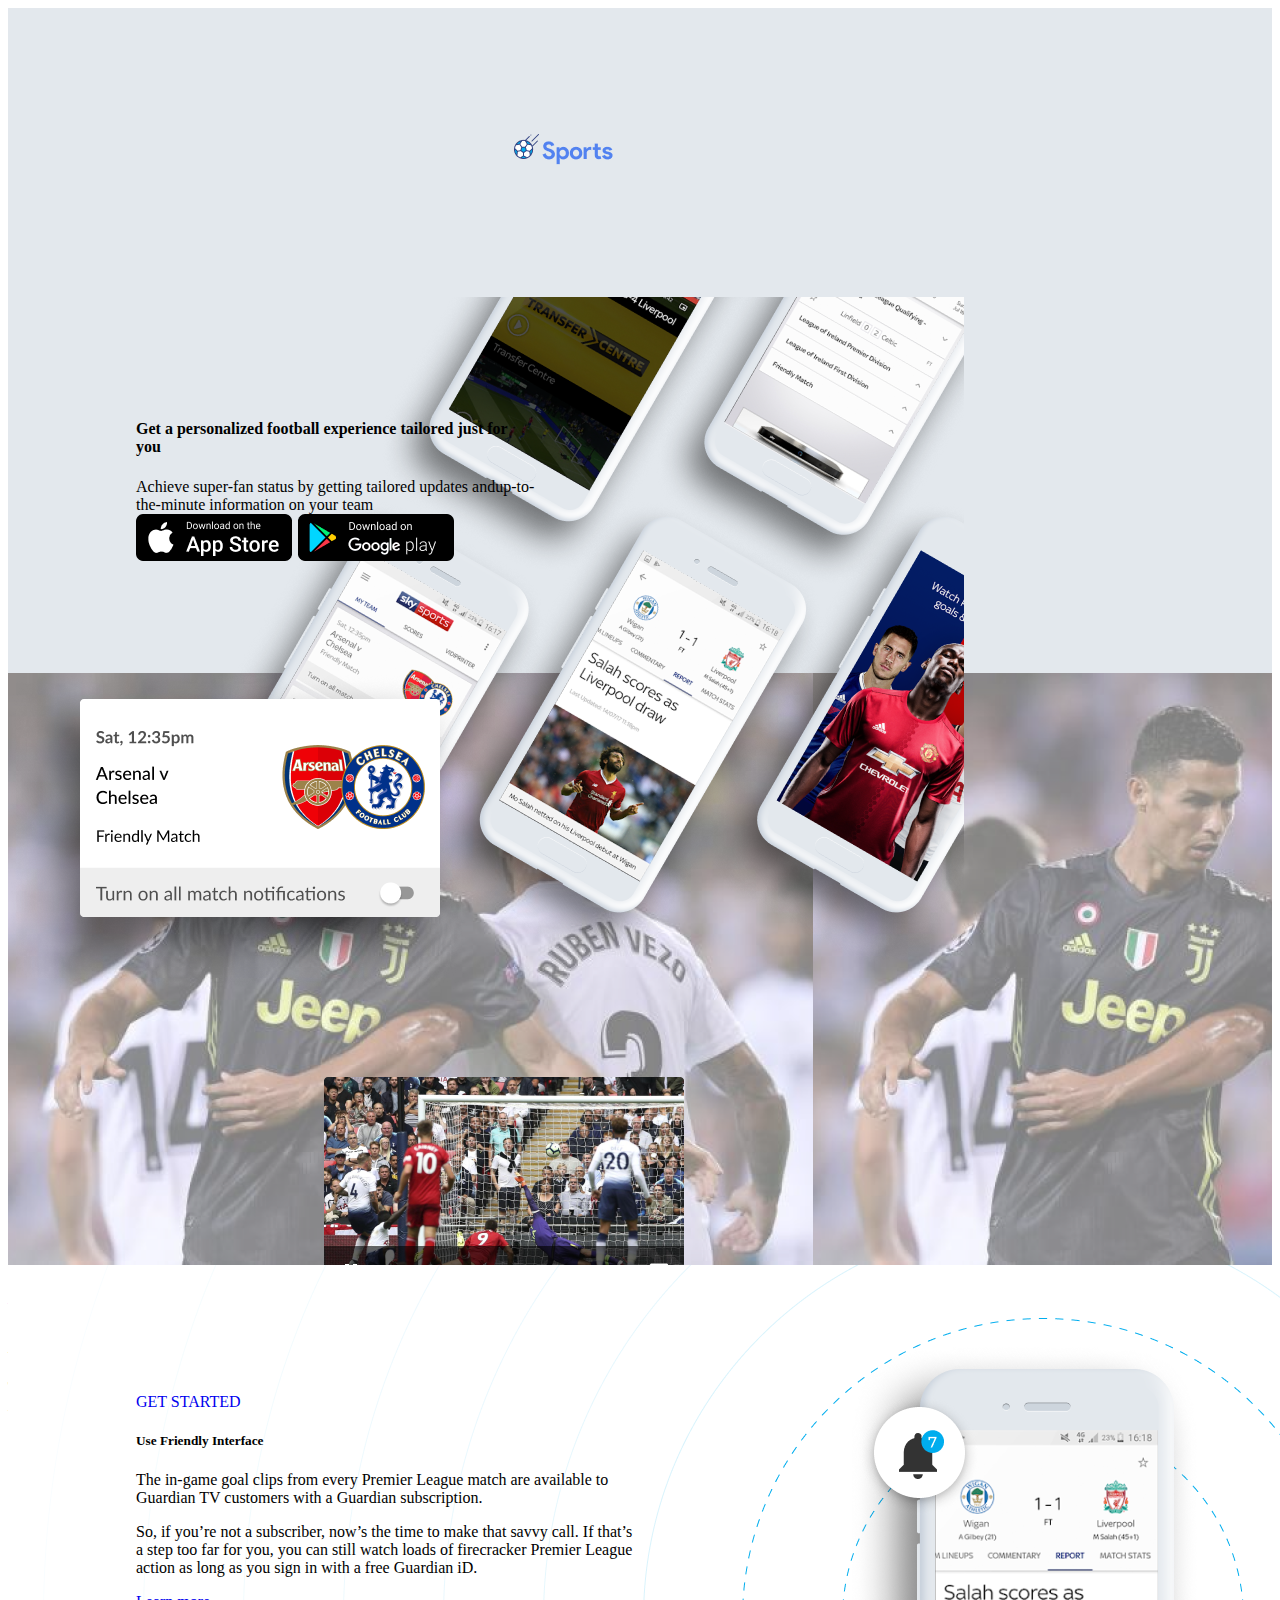
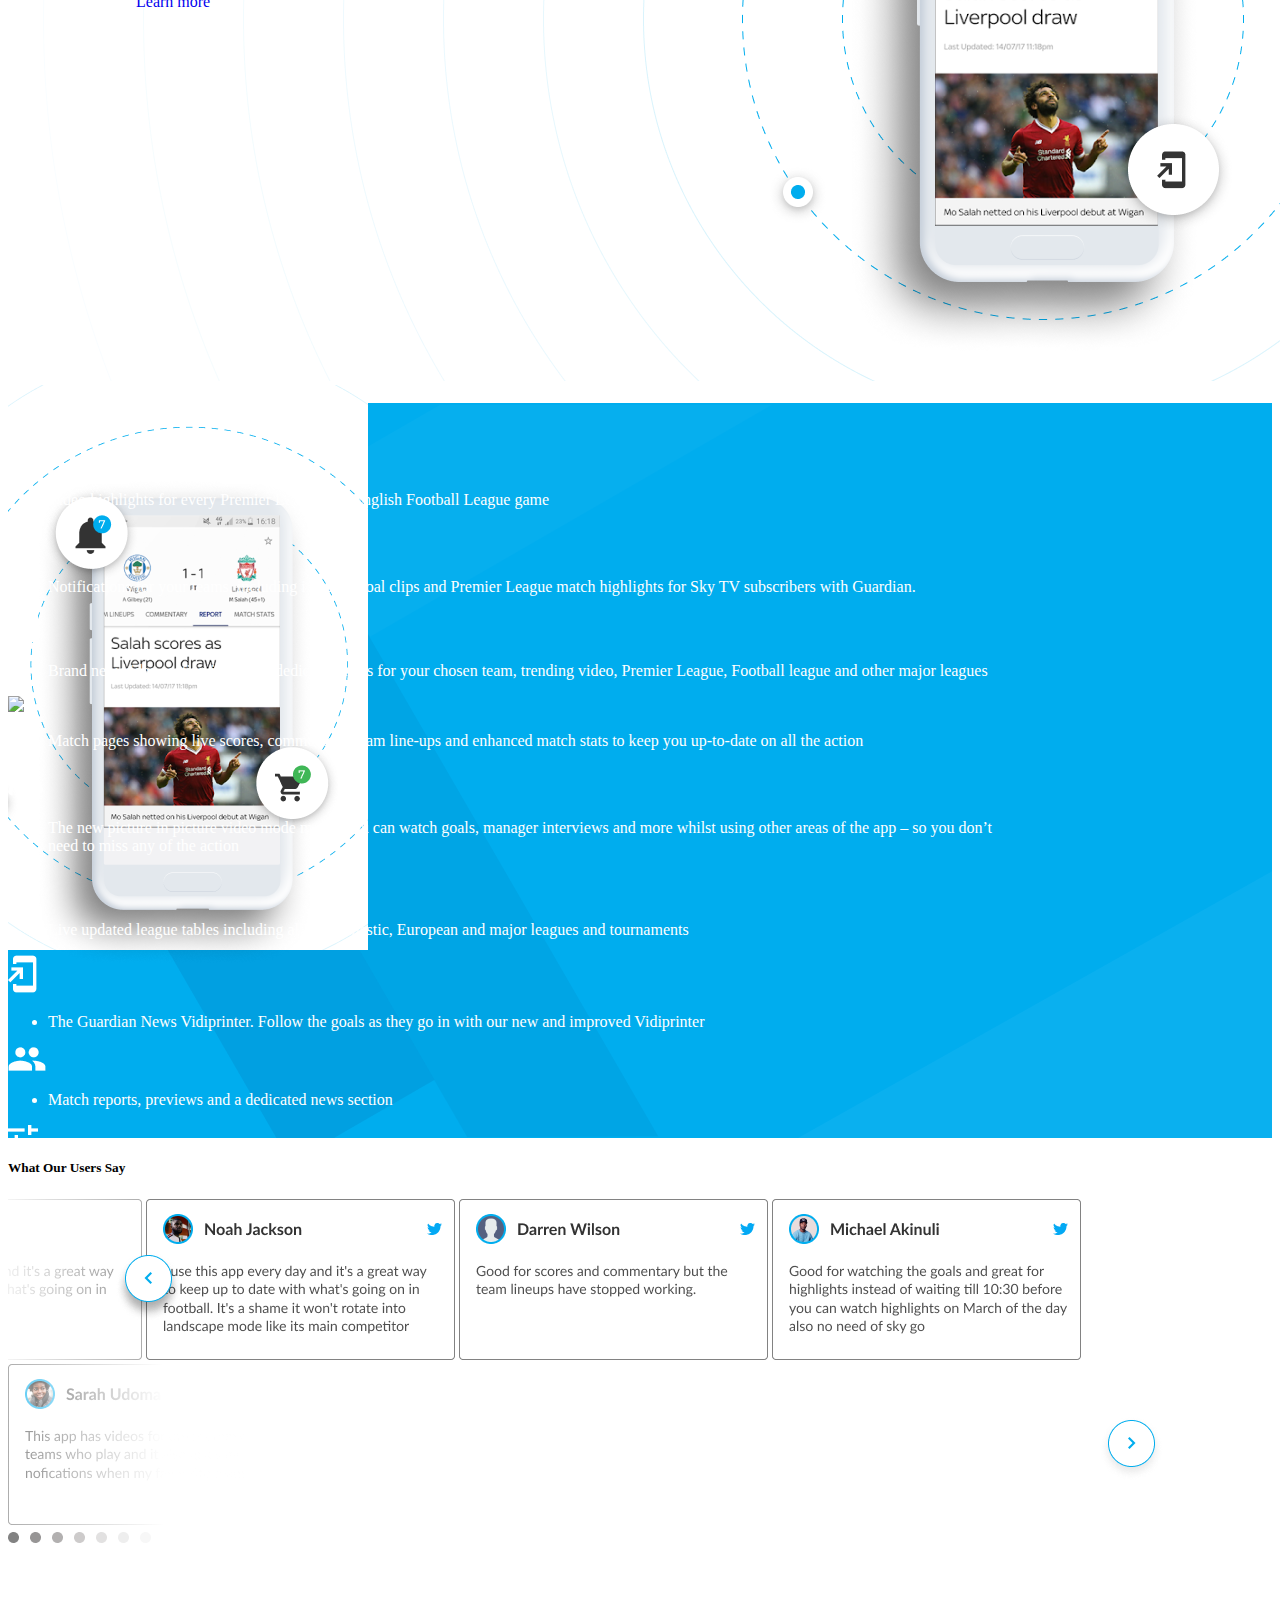
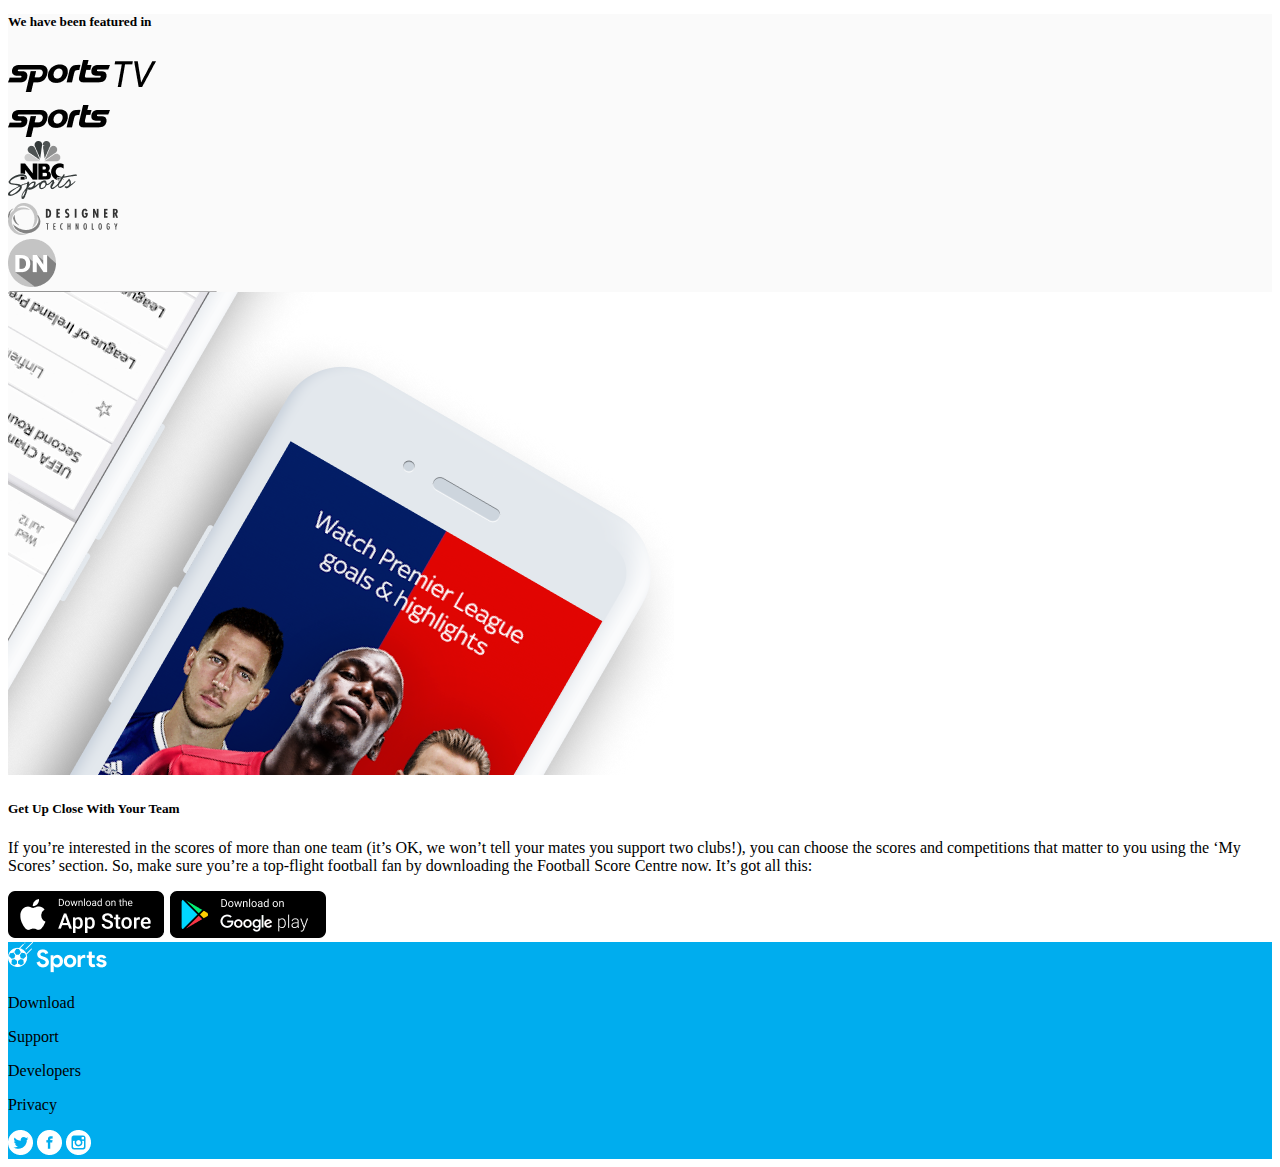
==== index.html @ 141633a1 "dekstop view ready to see" ====
<!doctype html>
<html lang="en">
  <head>
    <meta charset="utf-8">
    <meta name="viewport" content="width=device-width, initial-scale=1">
    <link href="https://cdn.jsdelivr.net/npm/bootstrap@5.0.2/dist/css/bootstrap.min.css" rel="stylesheet" integrity="sha384-EVSTQN3/azprG1Anm3QDgpJLIm9Nao0Yz1ztcQTwFspd3yD65VohhpuuCOmLASjC" crossorigin="anonymous">
    <link href="assest/css/style.css" rel="stylesheet">
    <title>Hello, world!</title>
  </head>
  <body>
    <!-- <div class="container-fluid border border-primary"> -->
        <div class="box container-fluid">
            <div class="row">
              <div class="col">
                <img src="assest/images/LOGO.png" alt="..." class="logo">
                <div class="custom-col">
                  <h4 class="p-3 fw-bold">Get a personalized football experience tailored just for you</h4>
                  <div class="p-3">Achieve super-fan status by getting tailored updates andup-to-the-minute information on your team</div>
                  <div>
                    <img src="assest/images/Apple Store.png" class="p-3">
                    <img src="assest/images/Google Play.png" class="p-3">
                  </div>
                </div> 
              </div>
              <div class="col d-none d-md-block">
                <img src="assest/images/Frame.png" alt=".." >
              </div>
            </div>
        </div>
        <div class="cbox container-fluid">
          <div class="row row-cols-md-2 row-cols-1 h-100">
            <div class="col" style="background-image: url('assest/images/bgimage.png');">
              <img src="assest/images/SAMPLE01.png" class="sample_1 img-fluid d-none d-lg-block">
              <img src="assest/images/SAMPLE02.png" class="sample_2 img-fluid d-none d-lg-block">
            </div>
            <div class="col my-auto">
              <div class="d-flex flex-column m-5">
                <a href="#" class="p-2">WHAT IT DOES</a>
                <h5 class="p-2">An Enhanced Football Expeience</h5>
                <div class="p-2">The Guardian Live Scores app is your go to app for live
                  scores and watching Premier League goals… Get in there,
                  what a result!</div>
                <div class="p-2">As well as videos of all the goals, you can watch match
                  highlights, check out the latest scores and results and staybang-up-to-date with the big football stories from The
                  Guardian publication.</div>
                <a href="#" class="p-2">Learn more</a>
              </div> 
            </div>
            <!-- <div class="col d-block d-md-none" style="background-image: url('assest/images/bgimage.png');">
              <img src="assest/images/SAMPLE01.png" class="sample_1 img-fluid">
              <img src="assest/images/SAMPLE02.png" class="sample_2 img-fluid">
            </div> -->
          </div>
        </div>
        <div class="dbox container-fluid">
          <div class="row row-cols-md-2">
            <div class="col dbox-content">
              <a href="#" class="pt-4">GET STARTED</a>
              <h5 class="pt-4">Use Friendly Interface</h5>
              <p class="pt-4">The in-game goal clips from every Premier League match are available to Guardian TV customers with a Guardian subscription.</p>
              <p class="pt-4">So, if you’re not a subscriber, now’s the time to make that savvy call. If that’s a step too far for you, you can still watch loads of firecracker Premier League action as long as you sign in with a free Guardian iD.</p>
              <a href="#" class="pt-5">Learn more</a>
            </div>
            <div class="col d-none d-md-block w-auto">
              <img src="assest/images/SAMPLE05.png"  class="img-fluid">
            </div>
            <div class="col d-md-none d-xs-block"> 
              <img src="assest/images/Group 697.1.png">
            </div>
          </div>
        </div>
        <div class="ebox container-fluid">
          <div class="text-center pt-4">
            <h5>Features That Will Tailor Your Experience</h5>
          </div>
          <div class="row row-cols-md-3 row-cols-1 mx-auto my-5" style="width:80%;">
            <div class="col p-2 ">
              <img src="assest/images/Vector.png" class="p-3">
              <ul>
                <li>
                  <p>Video highlights for every Premier League and English Football League game</p>
                </li>
              </ul>
            </div>
            <div class="col p-2 ">
              <img src="assest/images/Vector (1).png"  class="p-3">
              <ul>
                <li>
                  Notifications for your teams, including in-game goal clips and Premier League match highlights for Sky TV subscribers with Guardian.
                </li>
              </ul>
            </div>
            <div class="col p-2 ">
              <img src="assest/images/Vector5.png"  class="p-3">
              <ul>
                <li>
                   Brand new video section including dedicated areas for your chosen team, trending video, Premier League, Football league and other major leagues
                </li>
              </ul>
            </div>
            <div class="col p-2 ">
              <img src="assest/images/Vector6.png"   class="p-3">
              <ul>
                <li>
                  Match pages showing live scores, commentary, team line-ups and enhanced match stats to keep you up-to-date on all the action
                </li>
              </ul>
            </div>
            <div class="col p-2 ">
              <img src="assest/images/Vector (2).png"  class="p-3">
              <ul>
                <li>
                   The new picture in picture video mode means you can watch goals, manager interviews and more whilst using other areas of the app – so you don’t need to miss any of the action
                </li>
              </ul>
            </div>
            <div class="col p-2 ">
              <img src="assest/images/Vector (3).png"  class="p-3">
              <ul>
                <li>
                   Live updated league tables including all the domestic, European and major leagues and tournaments
                </li>
              </ul>
            </div>
            <div class="col p-2 ">
              <img src="assest/images/Vector (4).png"  class="p-3">
              <ul>
                <li>
                  The Guardian News Vidiprinter. Follow the goals as they go in with our new and improved Vidiprinter
                </li>
              </ul>
            </div>
            <div class="col p-3 ">
              <img src="assest/images/Vector (5).png"  class="p-3">
              <ul>
                <li>
                  Match reports, previews and a dedicated news section
                </li>
              </ul>
            </div>
            <div class="col p-2">
              <img src="assest/images/Vector (6).png"  class="p-3">
              <ul>
                <li>
                  And you can achieve super-fan status by personalising your home page with up-to-the-minute information on your team.
                </li>
              </ul>
            </div>
          </div>
        </div>
        <div class="fbox container-fluid" style="height: 431px;">
          <div class="text-center p-5"> 
            <h5>What Our Users Say</h5>
          </div>
          <div class="p-2 d-flex flex-row w-100">
            <img src="assest/images/Group 699.3.png" class="d-none d-lg-block p-2" >
            <img src="assest/images/Group 161.7.png" class="arrowl d-none d-lg-block ">
            <img src="assest/images/Group 702.png" class="d-none d-lg-block p-2">
            <img src="assest/images/Group 701.png" class="p-2">
            <img src="assest/images/Group 700.png" class="d-none d-lg-block p-2">
            <img src="assest/images/Group 699.1.png" class="d-none d-lg-block p-2">
            <img src="assest/images/Group 161.6.png" class="arrowr ">
          </div>
          <div class="text-center p-2">
            <img src="assest/images/Group 715.png">
          </div>
        </div>
        <div class="gbox container-fluid">
          <div class="text-center p-5">
            <h5>We have been featured in</h5>
          </div>
          <div class="row w-75 mx-auto my-4">
            <div class="col">
              <img src="assest/images/Group.png">
            </div>
            <div class="col">
              <img src="assest/images/vector1.png">
            </div>
            <div class="col">
              <img src="assest/images/nbc-sports-1.png">
            </div>
            <div class="col">
              <img src="assest/images/designer-technology.png">
            </div>
            <div class="col">
              <img src="assest/images/designer-news.png">
            </div>
            <div class="col">
              <img src="assest/images/sky-sports-1.png">
            </div>
          </div>
        </div>
        <div class="hbox container-fluid">
          <div class="row row-cols-md-2 row-cols-1">
            <div class="col">
              <img src="assest/images/Frame 2.png" class="img-fluid">
            </div>
            <div class="col my-auto">
              <h5 class="pt-4">Get Up Close With Your Team</h5>
              <p class="pt-4">If you’re interested in the scores of more than one team (it’s OK, we won’t tell your mates you support two clubs!), you can choose the scores and competitions that matter to you using the ‘My Scores’ section. So, make sure you’re a top-flight football fan by downloading the Football Score Centre now. It’s got all this:</p>
              <div>
                <img src="assest/images/Apple Store.png" class="p-3">
                <img src="assest/images/Google Play.png" class="p-3" >
              </div>
            </div>
          </div>
        </div>
        <footer class="text-white d-flex justify-content-between p-3" style="background: #00ADEE;">
          <div>
            <img src="assest/images/logof.png" alt="...">
          </div>
          <div class="d-flex  justify-content-between fw-bold w-25 d-none d-md-flex ">
            <p>Download</p>
            <p>Support</p>
            <p>Developers</p>
            <p>Privacy</p>
          </div>
          <div>
            <img src="assest/images/twitter 2.png">
            <img src="assest/images/facebook 2.png">
            <img src="assest/images/instagram 2.png">
          </div>
        </footer>
    <!-- </div> -->

    <script src="https://cdn.jsdelivr.net/npm/bootstrap@5.0.2/dist/js/bootstrap.bundle.min.js" integrity="sha384-MrcW6ZMFYlzcLA8Nl+NtUVF0sA7MsXsP1UyJoMp4YLEuNSfAP+JcXn/tWtIaxVXM" crossorigin="anonymous"></script>
  </body>
</html>
---- assest/css/style.css ----
boby{
    box-sizing: border-box;
}
.box{
    height: 665px;
    background-color:  #E3E8ED;
}
.custom-col{
    position: absolute;
    width: 400px; 
    margin: 8% 10%;
}
.logo{
    margin: 10% 40%;
}
.cbox{
    height: 592px;
}
.sample_1{
    position: absolute;
}
.sample_2{
    margin-left: 25%;
    margin-top:32%;
}
.dbox{
    height: 716px;
}
.dbox-content{
    position: absolute;
    width: 500px;
    margin: 10%;
}
.ebox{
    height: 735px;
    color: #ffffff;
    background-image: url("eboxbg.png");
}
.gbox{
    background: #FAFAFA;
    height:278px;
}
 a{
     text-decoration: none;
 }
 .arrowr{
     position: absolute;
     right: 9%;
     margin-top:4%;
 }
 .arrowl{
     position: absolute;
     left: 9%;
     margin-top: 4%;
 }
 /* *{
     border: 1px solid red;
 } */
 @media (max-width:1200px) {
     .ebox{
         height:auto;
         text-align: center;
         background: #FAFAFA;
         color: black;
     }
     .ebox ul{
        list-style-type: none;
     }
     .cbox,.dbox,.gbox,.hbox,.custom-col,.logo{
         height: auto;
         width: auto;
         text-align: center;
     }
     .dbox-content{
         width: fit-content;
         position: relative;
     }
     
 }
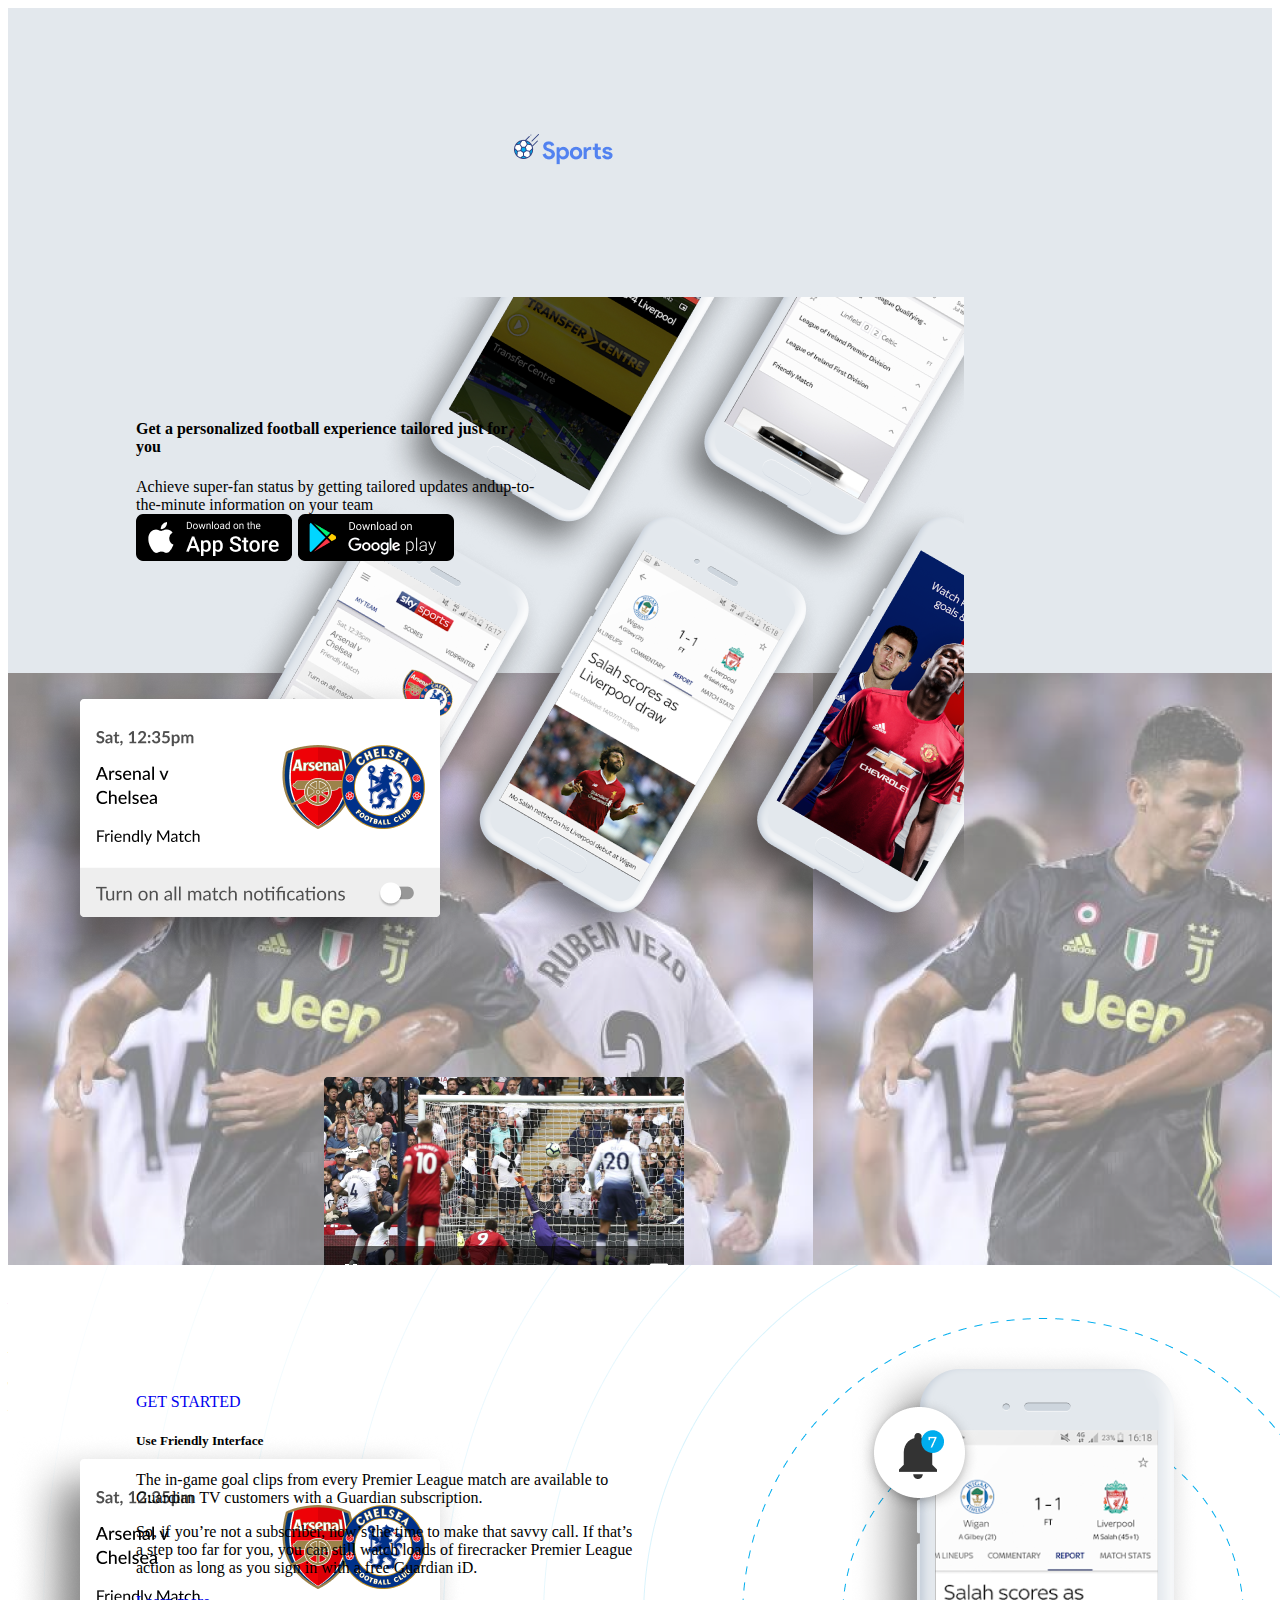
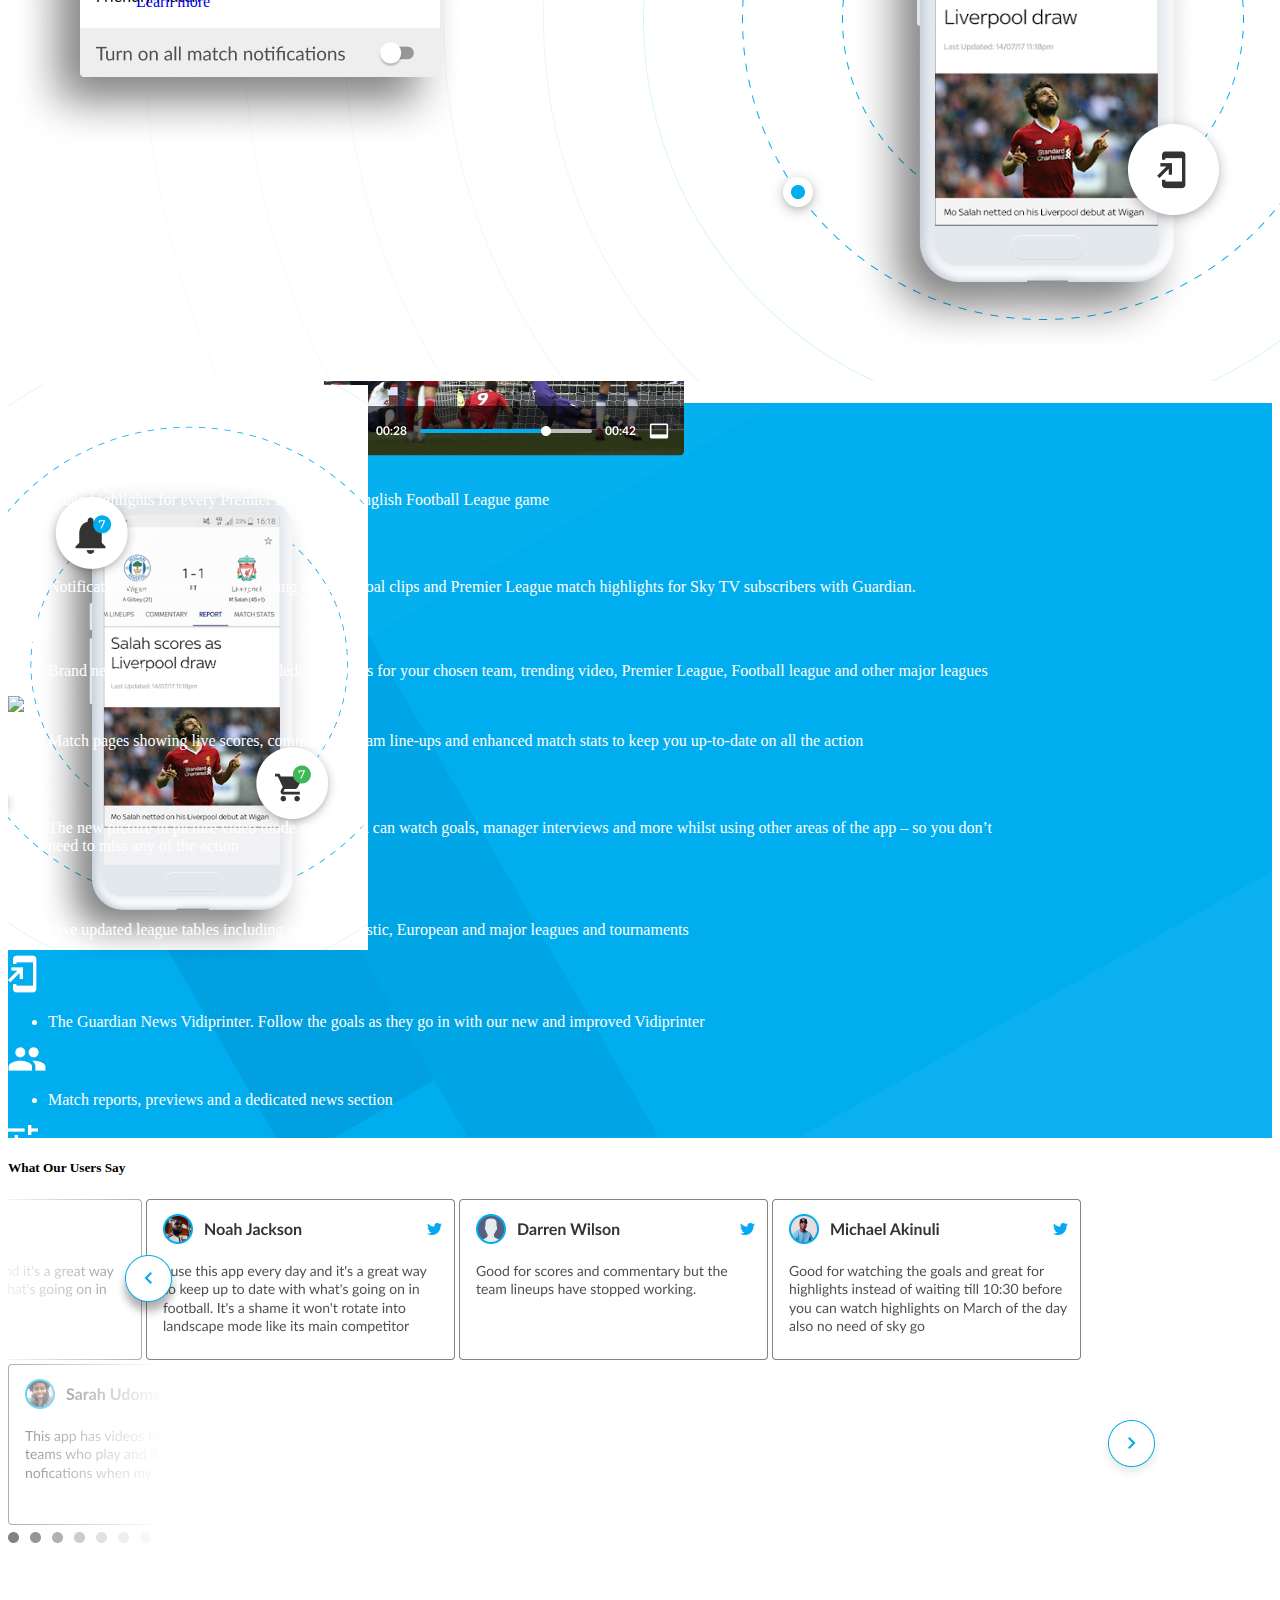
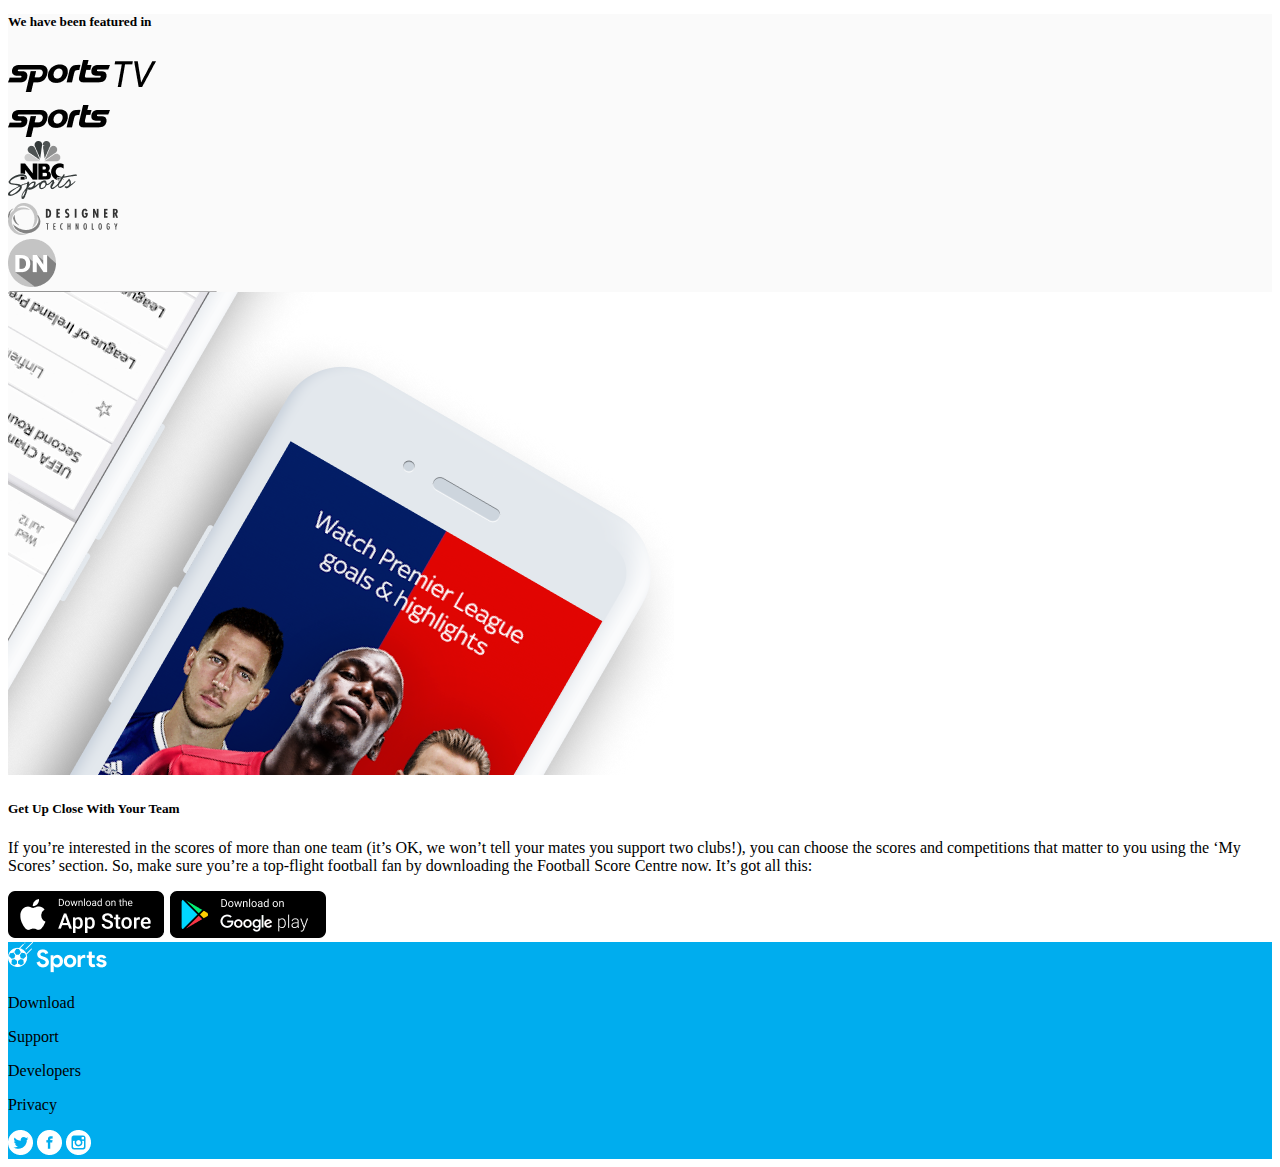
==== commit cfb6e909: "add some css  for mobile view" ====
--- a/index.html
+++ b/index.html
@@ -10,28 +10,28 @@
   <body>
     <!-- <div class="container-fluid border border-primary"> -->
         <div class="box container-fluid">
-            <div class="row">
+            <div class="row border border-primary">
               <div class="col">
                 <img src="assest/images/LOGO.png" alt="..." class="logo">
                 <div class="custom-col">
                   <h4 class="p-3 fw-bold">Get a personalized football experience tailored just for you</h4>
                   <div class="p-3">Achieve super-fan status by getting tailored updates andup-to-the-minute information on your team</div>
-                  <div>
-                    <img src="assest/images/Apple Store.png" class="p-3">
-                    <img src="assest/images/Google Play.png" class="p-3">
+                  <div class="d-flex">
+                    <img src="assest/images/Apple Store.png" class="p-3 applestore">
+                    <img src="assest/images/Google Play.png" class="p-3 playstore">
                   </div>
                 </div> 
               </div>
-              <div class="col d-none d-md-block">
-                <img src="assest/images/Frame.png" alt=".." >
+              <div class="col d-none d-lg-block frame">
+                <img src="assest/images/Frame.png" alt="..">
               </div>
             </div>
         </div>
         <div class="cbox container-fluid">
           <div class="row row-cols-md-2 row-cols-1 h-100">
-            <div class="col" style="background-image: url('assest/images/bgimage.png');">
-              <img src="assest/images/SAMPLE01.png" class="sample_1 img-fluid d-none d-lg-block">
-              <img src="assest/images/SAMPLE02.png" class="sample_2 img-fluid d-none d-lg-block">
+            <div class="col d-md-block d-none" style="background-image: url('assest/images/bgimage.png');">
+              <img src="assest/images/SAMPLE01.png" class="sample_1 img-fluid">
+              <img src="assest/images/SAMPLE02.png" class="sample_2 img-fluid">
             </div>
             <div class="col my-auto">
               <div class="d-flex flex-column m-5">
@@ -46,14 +46,14 @@
                 <a href="#" class="p-2">Learn more</a>
               </div> 
             </div>
-            <!-- <div class="col d-block d-md-none" style="background-image: url('assest/images/bgimage.png');">
+            <div class="col d-block d-md-none sample" >
               <img src="assest/images/SAMPLE01.png" class="sample_1 img-fluid">
               <img src="assest/images/SAMPLE02.png" class="sample_2 img-fluid">
-            </div> -->
+            </div>
           </div>
         </div>
         <div class="dbox container-fluid">
-          <div class="row row-cols-md-2">
+          <div class="row row-cols-md-2 row-cols-1">
             <div class="col dbox-content">
               <a href="#" class="pt-4">GET STARTED</a>
               <h5 class="pt-4">Use Friendly Interface</h5>
@@ -64,8 +64,8 @@
             <div class="col d-none d-md-block w-auto">
               <img src="assest/images/SAMPLE05.png"  class="img-fluid">
             </div>
-            <div class="col d-md-none d-xs-block"> 
-              <img src="assest/images/Group 697.1.png">
+            <div class="col d-md-none d-xs-block" > 
+              <img src="assest/images/Group 697.1.png" class="img-fluid">
             </div>
           </div>
         </div>
@@ -152,13 +152,13 @@
           <div class="text-center p-5"> 
             <h5>What Our Users Say</h5>
           </div>
-          <div class="p-2 d-flex flex-row w-100">
-            <img src="assest/images/Group 699.3.png" class="d-none d-lg-block p-2" >
-            <img src="assest/images/Group 161.7.png" class="arrowl d-none d-lg-block ">
-            <img src="assest/images/Group 702.png" class="d-none d-lg-block p-2">
-            <img src="assest/images/Group 701.png" class="p-2">
-            <img src="assest/images/Group 700.png" class="d-none d-lg-block p-2">
-            <img src="assest/images/Group 699.1.png" class="d-none d-lg-block p-2">
+          <div class="p-2 d-flex  flex-row  w-auto">
+            <img src="assest/images/Group 699.3.png" class="d-none d-lg-block " >
+            <img src="assest/images/Group 161.7.png" class="arrowl d-none d-lg-block  ">
+            <img src="assest/images/Group 702.png" class="d-none d-lg-block ">
+            <img src="assest/images/Group 701.png" class="border border-primary flexbox ">
+            <img src="assest/images/Group 700.png" class="d-none d-lg-block ">
+            <img src="assest/images/Group 699.1.png" class="d-none d-lg-block ">
             <img src="assest/images/Group 161.6.png" class="arrowr ">
           </div>
           <div class="text-center p-2">
@@ -171,22 +171,22 @@
           </div>
           <div class="row w-75 mx-auto my-4">
             <div class="col">
-              <img src="assest/images/Group.png">
-            </div>
-            <div class="col">
-              <img src="assest/images/vector1.png">
-            </div>
-            <div class="col">
-              <img src="assest/images/nbc-sports-1.png">
-            </div>
-            <div class="col">
-              <img src="assest/images/designer-technology.png">
-            </div>
-            <div class="col">
-              <img src="assest/images/designer-news.png">
-            </div>
-            <div class="col">
-              <img src="assest/images/sky-sports-1.png">
+              <img src="assest/images/Group.png" class="img-fluid">
+            </div>
+            <div class="col">
+              <img src="assest/images/vector1.png" class="img-fluid">
+            </div>
+            <div class="col">
+              <img src="assest/images/nbc-sports-1.png" class="img-fluid">
+            </div>
+            <div class="col">
+              <img src="assest/images/designer-technology.png" class="img-fluid">
+            </div>
+            <div class="col">
+              <img src="assest/images/designer-news.png" class="img-fluid">
+            </div>
+            <div class="col">
+              <img src="assest/images/sky-sports-1.png" class="img-fluid">
             </div>
           </div>
         </div>
@@ -198,9 +198,9 @@
             <div class="col my-auto">
               <h5 class="pt-4">Get Up Close With Your Team</h5>
               <p class="pt-4">If you’re interested in the scores of more than one team (it’s OK, we won’t tell your mates you support two clubs!), you can choose the scores and competitions that matter to you using the ‘My Scores’ section. So, make sure you’re a top-flight football fan by downloading the Football Score Centre now. It’s got all this:</p>
-              <div>
-                <img src="assest/images/Apple Store.png" class="p-3">
-                <img src="assest/images/Google Play.png" class="p-3" >
+              <div class="d-flex">
+                <img src="assest/images/Apple Store.png" class="p-3 applestore">
+                <img src="assest/images/Google Play.png" class="p-3 playstore">
               </div>
             </div>
           </div>
--- a/assest/css/style.css
+++ b/assest/css/style.css
@@ -66,14 +66,50 @@
      .ebox ul{
         list-style-type: none;
      }
-     .cbox,.dbox,.gbox,.hbox,.custom-col,.logo{
+     /* .box{
+         height: 500px;
+         width: auto;
+     }
+     .frame{
+         height: 100%;
+         width: 50%;
+     }
+     .custom-col{
+         width: 200px;
+         height: 200px;
+         position: absolute;
+     } */
+     .cbox,.dbox,.gbox,.hbox,.logo,.custom-col{
          height: auto;
          width: auto;
          text-align: center;
      }
      .dbox-content{
-         width: fit-content;
+         width:fit-content;
          position: relative;
      }
-     
+     /* .arrowr{
+         margin-right:5%;
+         margin-top: 15%;
+     } */
+     .sample_1{
+         width: 50%;
+         margin-top: 8%;
+     }
+     .sample_2{
+         width: 50%;
+         margin-bottom: 4%;
+     }
+     .sample{
+         background-image: url('bgimage.png');
+         object-fit: contain;
+     }
+     /* .flexbox{
+         width: 100%;
+         height: 50%;
+     } */
+     .applestore,.playstore{
+         width: 50%;
+         height: 50%;
+     }
  }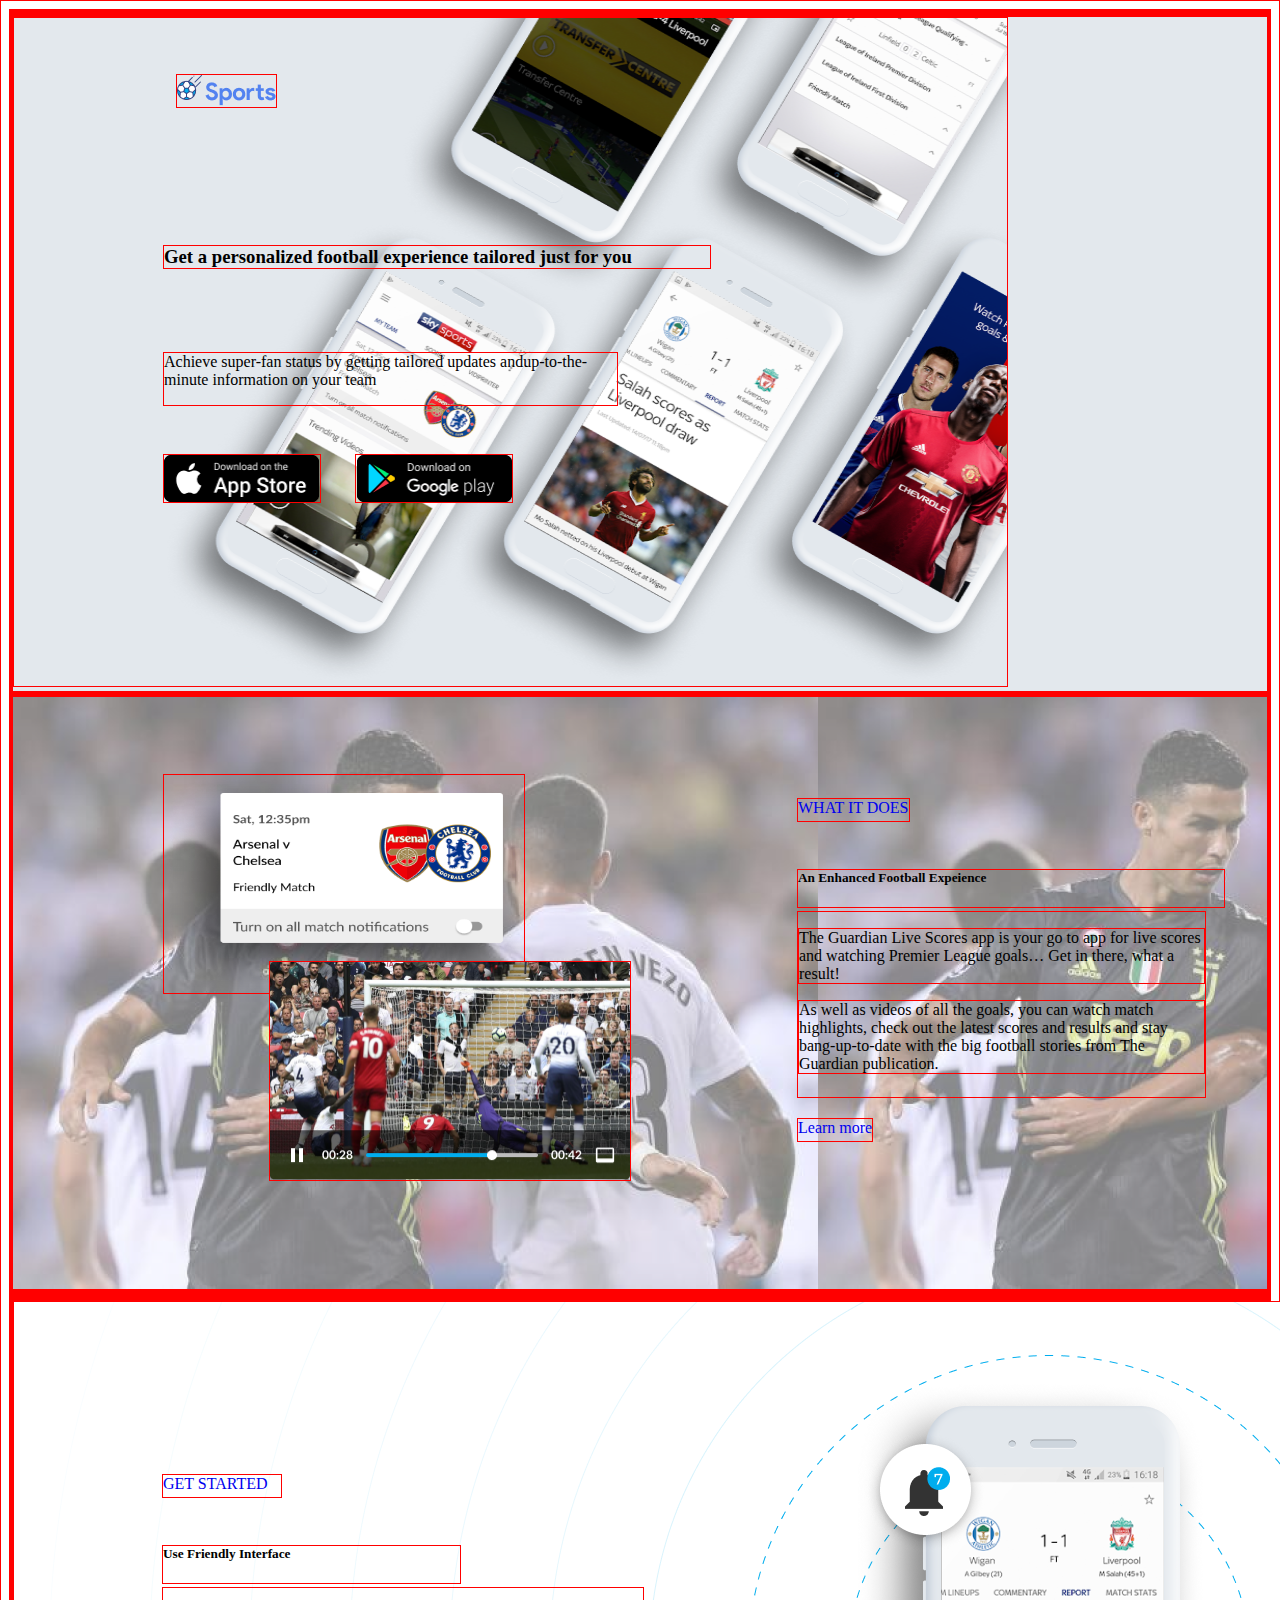
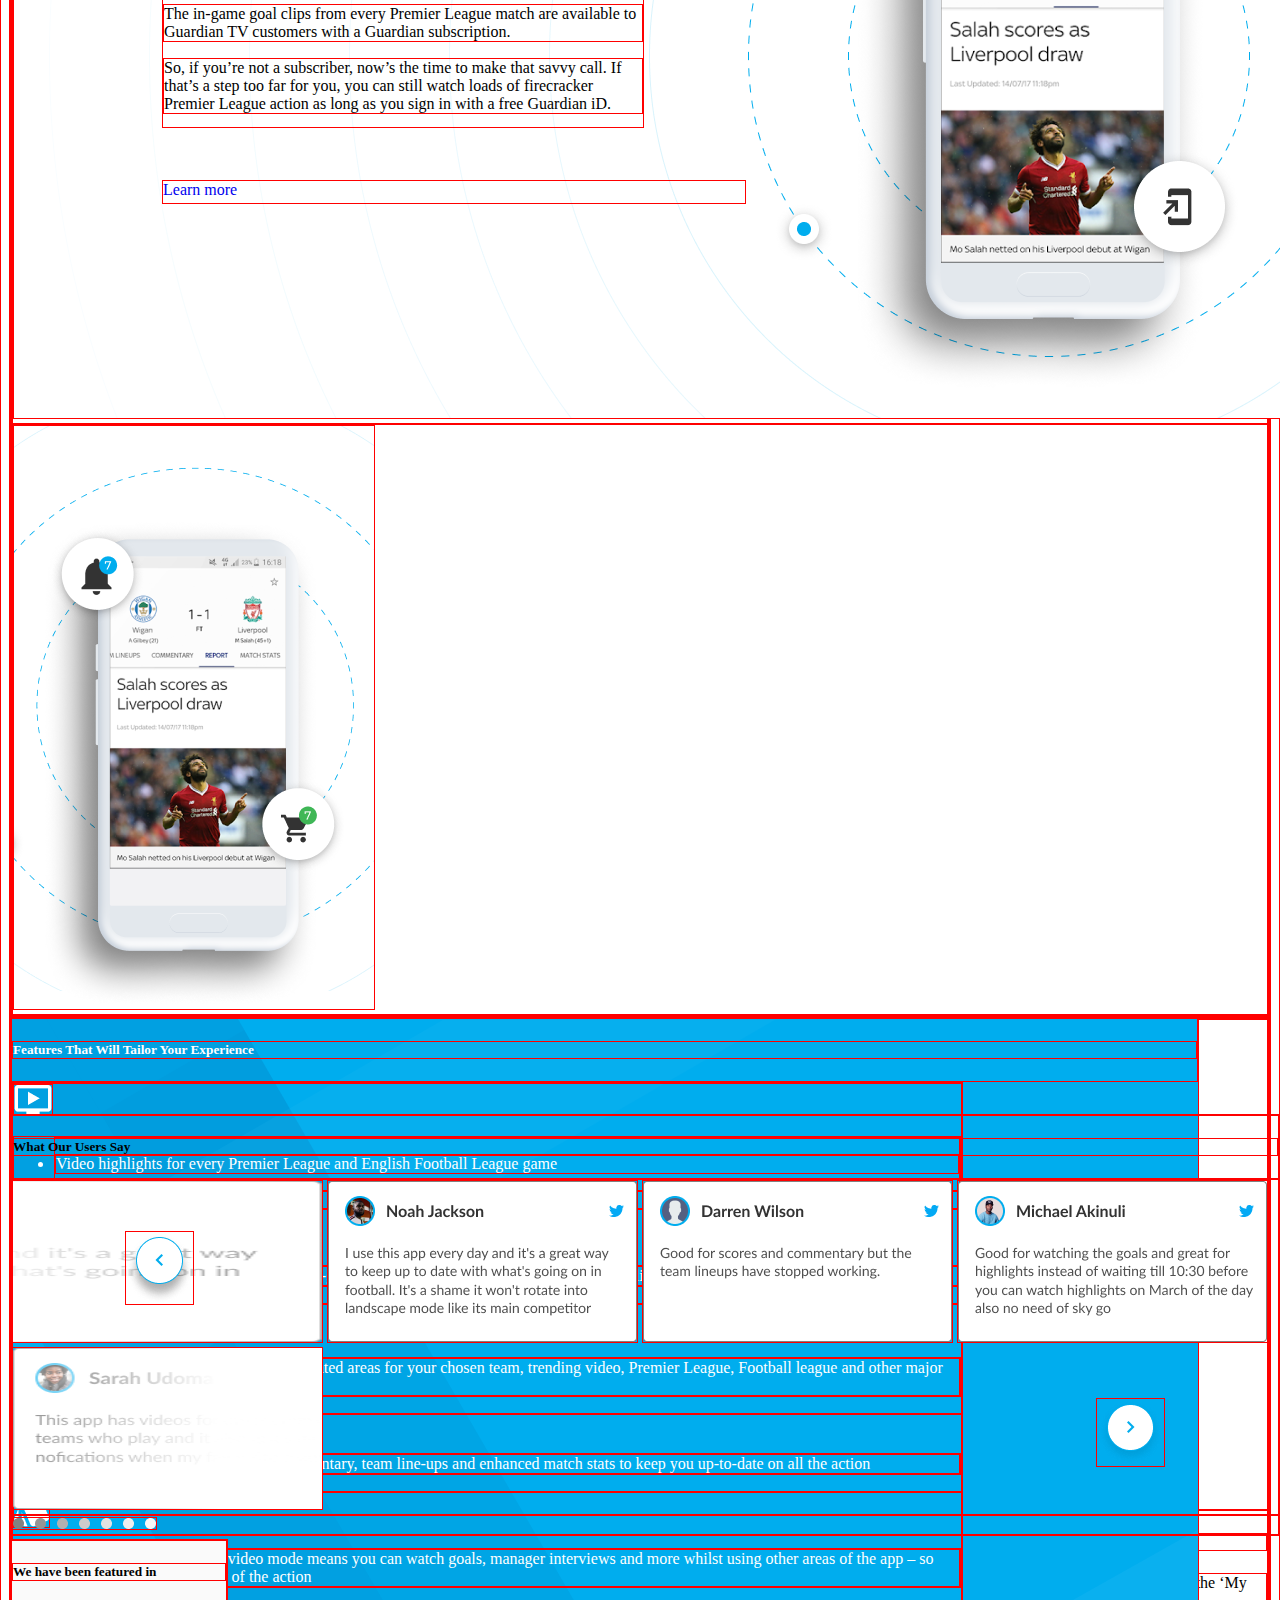
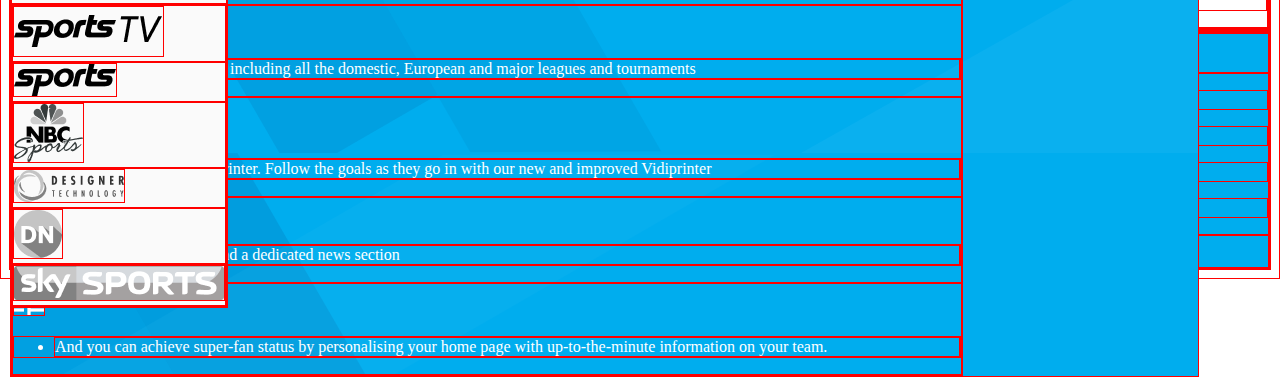
==== commit f2948ee0: "add custom css class" ====
--- a/index.html
+++ b/index.html
@@ -5,64 +5,72 @@
     <meta name="viewport" content="width=device-width, initial-scale=1">
     <link href="https://cdn.jsdelivr.net/npm/bootstrap@5.0.2/dist/css/bootstrap.min.css" rel="stylesheet" integrity="sha384-EVSTQN3/azprG1Anm3QDgpJLIm9Nao0Yz1ztcQTwFspd3yD65VohhpuuCOmLASjC" crossorigin="anonymous">
     <link href="assest/css/style.css" rel="stylesheet">
-    <title>Hello, world!</title>
+    <title>mobileweb</title>
   </head>
   <body>
     <!-- <div class="container-fluid border border-primary"> -->
         <div class="box container-fluid">
             <div class="row border border-primary">
               <div class="col">
-                <img src="assest/images/LOGO.png" alt="..." class="logo">
-                <div class="custom-col">
-                  <h4 class="p-3 fw-bold">Get a personalized football experience tailored just for you</h4>
-                  <div class="p-3">Achieve super-fan status by getting tailored updates andup-to-the-minute information on your team</div>
+                  <img src="assest/images/LOGO.png" alt="..." class="img-fluid logo">
+                  <h3 class="custom-col">Get a personalized football experience tailored just for you</h3>
+                  <div class="paragraph">Achieve super-fan status by getting tailored updates andup-to-the-minute information on your team</div>
                   <div class="d-flex">
-                    <img src="assest/images/Apple Store.png" class="p-3 applestore">
-                    <img src="assest/images/Google Play.png" class="p-3 playstore">
+                    <img src="assest/images/Apple Store.png" class="applestore">
+                    <img src="assest/images/Google Play.png" class="playstore">
                   </div>
-                </div> 
-              </div>
-              <div class="col d-none d-lg-block frame">
-                <img src="assest/images/Frame.png" alt="..">
+              </div>
+              <div class="col d-md-block d-none">
+                <img src="assest/images/Frame.png" alt=".." class="frame">
               </div>
             </div>
         </div>
         <div class="cbox container-fluid">
           <div class="row row-cols-md-2 row-cols-1 h-100">
-            <div class="col d-md-block d-none" style="background-image: url('assest/images/bgimage.png');">
-              <img src="assest/images/SAMPLE01.png" class="sample_1 img-fluid">
-              <img src="assest/images/SAMPLE02.png" class="sample_2 img-fluid">
-            </div>
-            <div class="col my-auto">
+            <div class="col order-md-1 order-2 sample">
+              <!-- <img src="assest/images/bgimage.png" class="sample"> -->
+              <img src="assest/images/SAMPLE01.png" class="sample_1 ">
+              <img src="assest/images/SAMPLE02.png" class="sample_2 ">
+            </div>
+            <div class="col order-md-2 order-1">
               <div class="d-flex flex-column m-5">
-                <a href="#" class="p-2">WHAT IT DOES</a>
-                <h5 class="p-2">An Enhanced Football Expeience</h5>
-                <div class="p-2">The Guardian Live Scores app is your go to app for live
+                <a href="#" class="custom-col1">WHAT IT DOES</a>
+                <h5 class="paragraph1">An Enhanced Football Expeience</h5>
+                <div class="cbox-content">
+                  <p>
+                  The Guardian Live Scores app is your go to app for live
                   scores and watching Premier League goals… Get in there,
-                  what a result!</div>
-                <div class="p-2">As well as videos of all the goals, you can watch match
-                  highlights, check out the latest scores and results and staybang-up-to-date with the big football stories from The
-                  Guardian publication.</div>
-                <a href="#" class="p-2">Learn more</a>
+                  what a result!
+                  </p>
+                  <p> 
+                  As well as videos of all the goals, you can watch match
+                  highlights, check out the latest scores and results and stay
+                  bang-up-to-date with the big football stories from The
+                  Guardian publication.
+                  </p>
+                </div>
+                <a href="#" class="link1">Learn more</a>
               </div> 
-            </div>
-            <div class="col d-block d-md-none sample" >
-              <img src="assest/images/SAMPLE01.png" class="sample_1 img-fluid">
-              <img src="assest/images/SAMPLE02.png" class="sample_2 img-fluid">
             </div>
           </div>
         </div>
         <div class="dbox container-fluid">
           <div class="row row-cols-md-2 row-cols-1">
-            <div class="col dbox-content">
-              <a href="#" class="pt-4">GET STARTED</a>
-              <h5 class="pt-4">Use Friendly Interface</h5>
-              <p class="pt-4">The in-game goal clips from every Premier League match are available to Guardian TV customers with a Guardian subscription.</p>
-              <p class="pt-4">So, if you’re not a subscriber, now’s the time to make that savvy call. If that’s a step too far for you, you can still watch loads of firecracker Premier League action as long as you sign in with a free Guardian iD.</p>
-              <a href="#" class="pt-5">Learn more</a>
+            <div class="col">
+              <a href="#" class="custom-col2">GET STARTED</a>
+              <h5 class="paragraph2">Use Friendly Interface</h5>
+              <div class="dbox-content">
+                <p> 
+                  The in-game goal clips from every Premier League match are available to Guardian TV customers with a Guardian subscription.
+                </p>
+                <p>
+                  So, if you’re not a subscriber, now’s the time to make that savvy call. If that’s a step too far for you, you can still watch loads of firecracker Premier League action as long as you sign in with a free Guardian iD.
+                </p>
+              </div>
+              <a href="#" class="link2">Learn more</a>
             </div>
             <div class="col d-none d-md-block w-auto">
-              <img src="assest/images/SAMPLE05.png"  class="img-fluid">
+              <img src="assest/images/SAMPLE05.png"  class=" img-fluid">
             </div>
             <div class="col d-md-none d-xs-block" > 
               <img src="assest/images/Group 697.1.png" class="img-fluid">
@@ -70,7 +78,7 @@
           </div>
         </div>
         <div class="ebox container-fluid">
-          <div class="text-center pt-4">
+          <div class="text-center pt-4 custom-col3">
             <h5>Features That Will Tailor Your Experience</h5>
           </div>
           <div class="row row-cols-md-3 row-cols-1 mx-auto my-5" style="width:80%;">
@@ -148,17 +156,17 @@
             </div>
           </div>
         </div>
-        <div class="fbox container-fluid" style="height: 431px;">
+        <div class="fbox container-fluid">
           <div class="text-center p-5"> 
             <h5>What Our Users Say</h5>
           </div>
           <div class="p-2 d-flex  flex-row  w-auto">
-            <img src="assest/images/Group 699.3.png" class="d-none d-lg-block " >
-            <img src="assest/images/Group 161.7.png" class="arrowl d-none d-lg-block  ">
-            <img src="assest/images/Group 702.png" class="d-none d-lg-block ">
-            <img src="assest/images/Group 701.png" class="border border-primary flexbox ">
-            <img src="assest/images/Group 700.png" class="d-none d-lg-block ">
-            <img src="assest/images/Group 699.1.png" class="d-none d-lg-block ">
+            <img src="assest/images/Group 699.3.png" class="d-none d-lg-block custom-image" >
+            <img src="assest/images/Group 161.7.png" class="arrowl d-none d-lg-block ">
+            <img src="assest/images/Group 702.png" class="d-none d-lg-block custom-image ">
+            <img src="assest/images/Group 701.png" class="border border-primary flexbox custom-image">
+            <img src="assest/images/Group 700.png" class="d-none d-lg-block custom-image">
+            <img src="assest/images/Group 699.1.png" class="d-none d-lg-block custom-image">
             <img src="assest/images/Group 161.6.png" class="arrowr ">
           </div>
           <div class="text-center p-2">
@@ -190,17 +198,17 @@
             </div>
           </div>
         </div>
-        <div class="hbox container-fluid">
+        <div class="container-fluid">
           <div class="row row-cols-md-2 row-cols-1">
-            <div class="col">
+            <div class="col order-md-1 order-2">
               <img src="assest/images/Frame 2.png" class="img-fluid">
             </div>
-            <div class="col my-auto">
+            <div class="col my-auto order-md-2 order-1">
               <h5 class="pt-4">Get Up Close With Your Team</h5>
               <p class="pt-4">If you’re interested in the scores of more than one team (it’s OK, we won’t tell your mates you support two clubs!), you can choose the scores and competitions that matter to you using the ‘My Scores’ section. So, make sure you’re a top-flight football fan by downloading the Football Score Centre now. It’s got all this:</p>
               <div class="d-flex">
-                <img src="assest/images/Apple Store.png" class="p-3 applestore">
-                <img src="assest/images/Google Play.png" class="p-3 playstore">
+                <img src="assest/images/Apple Store.png" class=" applestore">
+                <img src="assest/images/Google Play.png" class=" playstore">
               </div>
             </div>
           </div>
--- a/assest/css/style.css
+++ b/assest/css/style.css
@@ -1,47 +1,170 @@
 boby{
-    box-sizing: border-box;
+    position: relative;
+    font-family: 'Lato';
+    font-style: normal;
 }
 .box{
-    height: 665px;
     background-color:  #E3E8ED;
+}
+.logo{
+    position: absolute;
+    margin-top:61px;
+    margin-left:163px;
+    width: 99px;
+    height: 32px;
 }
 .custom-col{
     position: absolute;
-    width: 400px; 
-    margin: 8% 10%;
+    width: 546px; 
+    top: 226px;
+    left: 163px;
 }
-.logo{
-    margin: 10% 40%;
+.paragraph{
+    position: absolute;
+    width: 453px;
+    height: 52px;
+    top: 352px;
+    left: 163px;
 }
-.cbox{
+.applestore{
+    position: absolute;
+    width: 156.05px;
+    height: 47px;
+    left: 163px;
+    top: 454px;
+}
+.playstore{
+    position: absolute;
+    width: 156.05px;
+    height: 47px;
+    left: 354.95px;
+    top: 454px;
+}
+.frame{
+    width: 993px;
+    height: 668px;
+    left: 484px;
+    top: 0px;
+}
+.custom-col1{
+    position: absolute;
+    height: 22px;
+    left: 797px;
+    top: 798px;
+}
+.paragraph1{
+    position: absolute;
+    width: 426px;
+    height: 37px;
+    left: 797px;
+    top: 847px;
+}
+.cbox-content{
+    position: absolute;
+    width: 407px;
+    height: 185px;
+    left: 797px;
+    top: 911px;
+}
+.link1{
+    position: absolute;
+    /* width: 582px; */
+    height: 22px;
+    left: 797px;
+    top: 1118px;
+}
+/* .frame1{
+    width:805px;
+    background: linear-gradient(270deg, #FFFFFF 5.16%, rgba(255, 255, 255, 0) 67.14%), rgba(255, 255, 255, 0.5);
+} */
+.sample{
+    /* position: absolute; */
+    background-image: url('bgimage.png');
     height: 592px;
 }
 .sample_1{
     position: absolute;
+    width: 360px;
+    height: 218.06px;
+    left: 163px;
+    top: 774px;
 }
 .sample_2{
-    margin-left: 25%;
-    margin-top:32%;
+    position: absolute;
+    width: 360px;
+    height: 218.06px;
+    left: 269px;
+    top: 961px;
+
 }
-.dbox{
-    height: 716px;
+.custom-col2{
+    position: absolute;
+    width: 118px;
+    height: 22px;
+    left: 162px;
+    top: 1474px;
+}
+.paragraph2{
+    position: absolute;
+    width: 297px;
+    height: 37px;
+    left: 162px;
+    top: 1523px;
 }
 .dbox-content{
     position: absolute;
+    width: 480px;
+    height: 139px;
+    left: 162px;
+    top: 1587px;
+}
+.link2{
+    position: absolute;
+    width: 582px;
+    height: 22px;
+    left: 162px;
+    top: 1780px;
+}
+.frame2{
+    /* position: absolute;  */
+    height: 716px;
+    top: 1257px;
+}
+/* .dbox-content{
+    position: absolute;
     width: 500px;
     margin: 10%;
-}
+} */
 .ebox{
-    height: 735px;
+    position: absolute;
     color: #ffffff;
     background-image: url("eboxbg.png");
 }
+/* .custom-col3{
+    width: 508px;
+    height: 37px;
+    left: 466px;
+    top: 2049px;
+} */
+.fbox{
+    position: absolute;
+    top: 2714px;
+}
 .gbox{
+    position: absolute;
+    top: 3139px;
     background: #FAFAFA;
-    height:278px;
+}
+.hbox{
+    top: 3418px;
+    position: absolute;
 }
  a{
      text-decoration: none;
+ }
+ .custom-image{
+    width: 309px;
+    height: 161px;
  }
  .arrowr{
      position: absolute;
@@ -53,63 +176,7 @@
      left: 9%;
      margin-top: 4%;
  }
- /* *{
+ *{
      border: 1px solid red;
- } */
- @media (max-width:1200px) {
-     .ebox{
-         height:auto;
-         text-align: center;
-         background: #FAFAFA;
-         color: black;
-     }
-     .ebox ul{
-        list-style-type: none;
-     }
-     /* .box{
-         height: 500px;
-         width: auto;
-     }
-     .frame{
-         height: 100%;
-         width: 50%;
-     }
-     .custom-col{
-         width: 200px;
-         height: 200px;
-         position: absolute;
-     } */
-     .cbox,.dbox,.gbox,.hbox,.logo,.custom-col{
-         height: auto;
-         width: auto;
-         text-align: center;
-     }
-     .dbox-content{
-         width:fit-content;
-         position: relative;
-     }
-     /* .arrowr{
-         margin-right:5%;
-         margin-top: 15%;
-     } */
-     .sample_1{
-         width: 50%;
-         margin-top: 8%;
-     }
-     .sample_2{
-         width: 50%;
-         margin-bottom: 4%;
-     }
-     .sample{
-         background-image: url('bgimage.png');
-         object-fit: contain;
-     }
-     /* .flexbox{
-         width: 100%;
-         height: 50%;
-     } */
-     .applestore,.playstore{
-         width: 50%;
-         height: 50%;
-     }
- }+ }
+ 